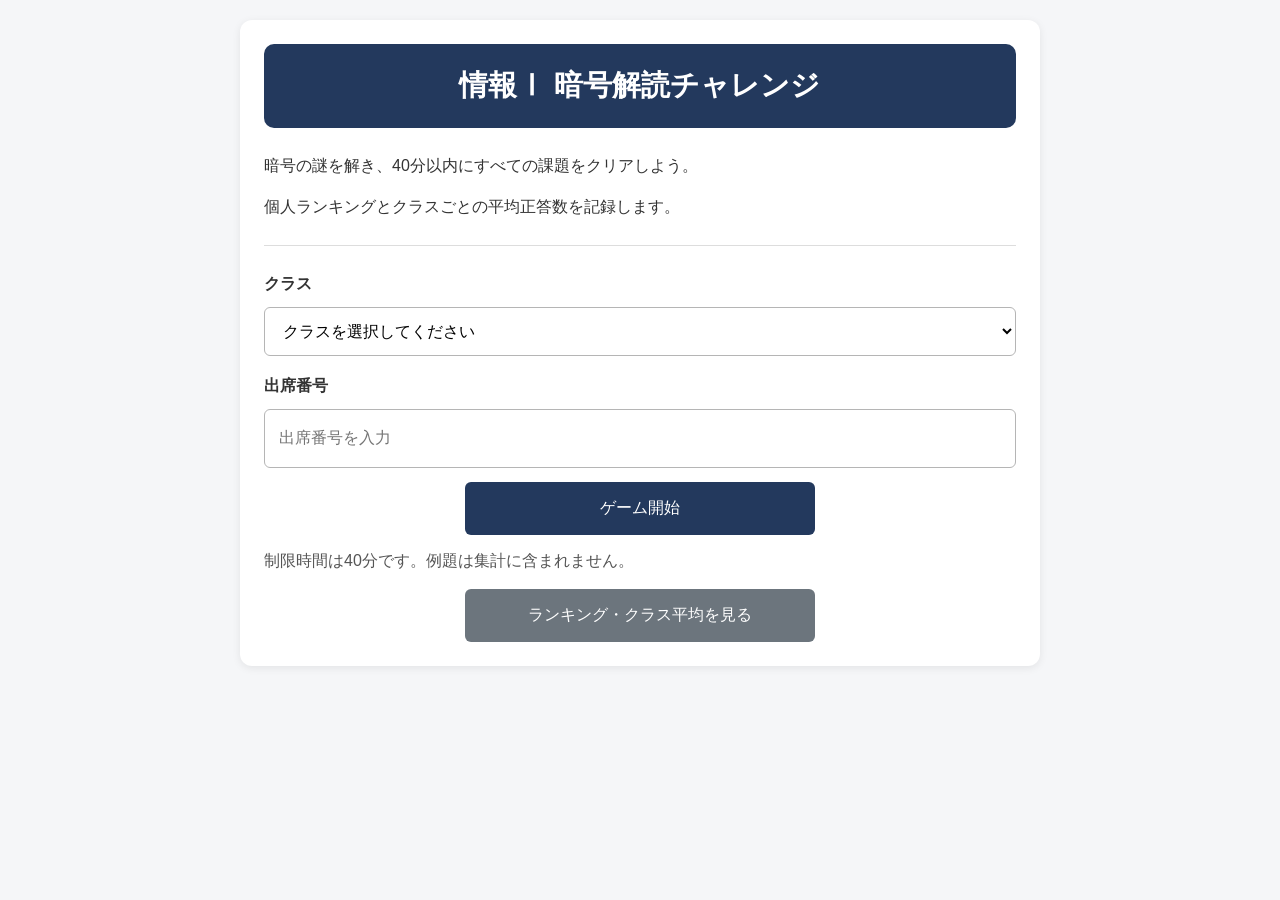
==== challenge.html @ c0ade21e "Create cipher challenge game Co-authored-by: Copilot <223556219+Copilot@users.noreply.github.com>" ====
<!DOCTYPE html>
<html lang="ja">
<head>
<meta charset="UTF-8">
<meta name="viewport" content="width=device-width, initial-scale=1">
<title>暗号解読 | 情報Ⅰ 暗号解読チャレンジ</title>
<link rel="stylesheet" href="css/style.css">
</head>
<body>
<main class="container">
    <section class="page-card">
        <h1 id="challengeTitle">暗号解読課題</h1>
        <div id="timer" class="timer"></div>
        <div id="question" class="question-box"></div>
        <form id="answerForm">
            <label for="answer">答え</label>
            <input id="answer" autocomplete="off" placeholder="答えを入力">
            <button id="answerButton" type="submit">回答する</button>
        </form>
        <p id="answerStatus" class="notice" role="status" aria-live="polite"></p>
        <h2>進行状況</h2>
        <div id="progressArea" class="progress-box"></div>
        <button class="back-btn" type="button" onclick="location.href='start.html'">課題一覧へ戻る</button>
    </section>
</main>
<script src="js/config.js"></script>
<script src="js/puzzles.js"></script>
<script src="js/common.js"></script>
<script>
if (Game.guardSession()) {
    Game.startTimer(document.getElementById("timer"));
    Game.renderProgress(document.getElementById("progressArea"));
    Game.renderChallenge();
}
</script>
</body>
</html>
---- css/style.css ----
* {
    box-sizing: border-box;
}

body {
    margin: 0;
    padding: 20px;
    color: #333;
    background: #f5f6f8;
    font-family: "Yu Gothic", "Hiragino Kaku Gothic ProN", Meiryo, sans-serif;
    line-height: 1.8;
}

.container {
    width: 100%;
    max-width: 800px;
    margin: 0 auto;
}

.page-card {
    padding: 24px;
    border-radius: 12px;
    background: #fff;
    box-shadow: 0 2px 8px rgb(0 0 0 / 8%);
}

h1 {
    margin-top: 0;
    padding: 16px;
    border-radius: 10px;
    color: #fff;
    background: #23395d;
    text-align: center;
    font-size: 1.8rem;
    font-weight: 600;
}

h2 {
    padding: 12px;
    border-radius: 8px;
    color: #fff;
    background: #344e72;
    text-align: center;
    font-size: 1.3rem;
    font-weight: 600;
}

p {
    margin: 12px 0;
}

hr {
    margin: 24px 0;
    border: 0;
    border-top: 1px solid #ddd;
}

label {
    display: block;
    margin-top: 16px;
    font-weight: bold;
}

input,
select {
    display: block;
    width: 100%;
    margin-top: 8px;
    padding: 14px;
    border: 1px solid #b5b5b5;
    border-radius: 6px;
    background: #fff;
    font: inherit;
    font-size: 16px;
}

input:focus,
select:focus {
    outline: none;
    border-color: #23395d;
    box-shadow: 0 0 0 3px rgb(35 57 93 / 15%);
}

button {
    display: block;
    width: 100%;
    max-width: 350px;
    margin: 14px auto 0;
    padding: 12px;
    border: 0;
    border-radius: 6px;
    color: #fff;
    background: #23395d;
    font: inherit;
    font-size: 16px;
    cursor: pointer;
    transition: background .2s;
}

button:hover {
    background: #1a2b45;
}

button:disabled {
    background: #888;
    cursor: not-allowed;
}

.back-btn {
    background: #6c757d;
}

.back-btn:hover {
    background: #5c636a;
}

.notice {
    color: #555;
}

.player-name {
    text-align: center;
    font-weight: bold;
}

.timer {
    margin-top: 15px;
    color: #495057;
    text-align: center;
    font-size: 1.2rem;
    font-weight: bold;
}

.button-grid {
    display: grid;
    grid-template-columns: repeat(auto-fit, minmax(210px, 1fr));
    gap: 10px;
}

.button-grid button {
    width: 100%;
    margin: 0;
}

.progress-box {
    padding: 12px;
    border: 1px solid #ddd;
    border-radius: 8px;
    background: #fafafa;
}

.progress-row {
    display: flex;
    justify-content: space-between;
    gap: 12px;
    padding: 6px 2px;
    border-bottom: 1px solid #e6e6e6;
}

.progress-row:last-of-type {
    border-bottom: 0;
}

.progress-total {
    margin-bottom: 0;
    font-weight: bold;
    text-align: right;
}

.solved {
    color: #28713b;
    font-weight: bold;
}

.question-box {
    min-height: 100px;
    margin: 20px 0;
    padding: 16px;
    border: 1px solid #ddd;
    border-radius: 8px;
    background: #fafafa;
    white-space: pre-wrap;
}

.result-summary {
    margin: 20px 0;
    padding: 12px 18px;
    border-radius: 8px;
    background: #f5f6f8;
}

.result-summary p {
    margin: 6px 0;
}

.table-scroll {
    overflow-x: auto;
}

table {
    width: 100%;
    margin: 16px 0 24px;
    border-collapse: collapse;
}

th,
td {
    padding: 10px;
    border: 1px solid #ddd;
    text-align: center;
    white-space: nowrap;
}

th {
    color: #fff;
    background: #23395d;
}

tr:nth-child(even) {
    background: #f5f6f8;
}

@media (max-width: 520px) {
    body {
        padding: 12px;
    }

    .page-card {
        padding: 16px;
    }
}
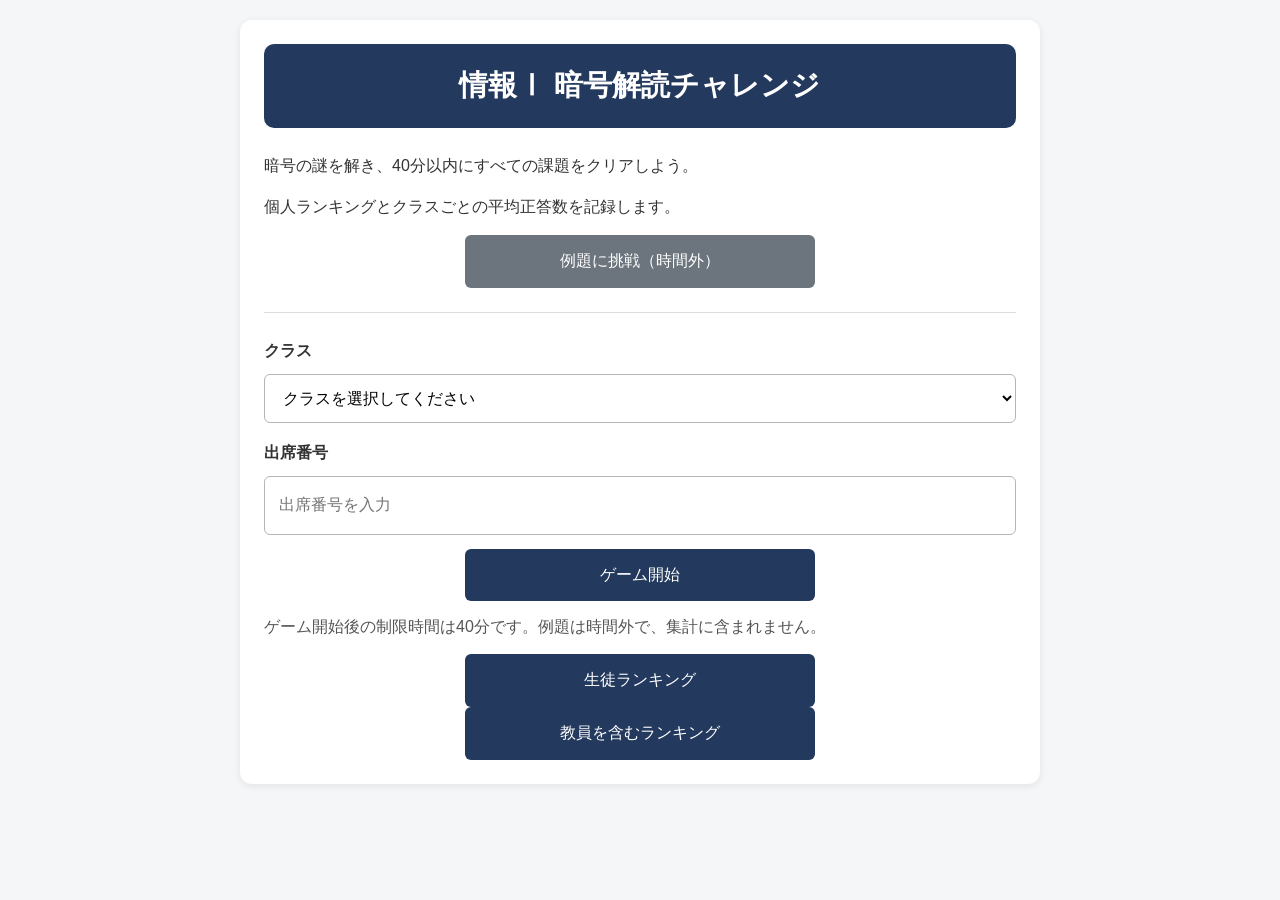
==== commit b2670032: "Add teacher participation and ranking views Co-authored-by: Copilot <223556219+Copilot@users.noreply" ====
--- a/challenge.html
+++ b/challenge.html
@@ -13,21 +13,33 @@
         <div id="timer" class="timer"></div>
         <div id="question" class="question-box"></div>
         <form id="answerForm">
-            <label for="answer">答え</label>
-            <input id="answer" autocomplete="off" placeholder="答えを入力">
+            <div id="answerFields"></div>
             <button id="answerButton" type="submit">回答する</button>
         </form>
         <p id="answerStatus" class="notice" role="status" aria-live="polite"></p>
-        <h2>進行状況</h2>
-        <div id="progressArea" class="progress-box"></div>
-        <button class="back-btn" type="button" onclick="location.href='start.html'">課題一覧へ戻る</button>
+        <section id="progressSection">
+            <h2>進行状況</h2>
+            <div id="progressArea" class="progress-box"></div>
+        </section>
+        <button id="challengeBackButton" class="back-btn" type="button">課題一覧へ戻る</button>
     </section>
 </main>
 <script src="js/config.js"></script>
 <script src="js/puzzles.js"></script>
 <script src="js/common.js"></script>
 <script>
-if (Game.guardSession()) {
+const challengeParams = new URLSearchParams(location.search);
+const isPracticeExample =
+    challengeParams.get("id") === "example" &&
+    challengeParams.get("practice") === "true";
+document.getElementById("challengeBackButton").addEventListener("click", () => {
+    location.href = isPracticeExample ? "index.html" : "start.html";
+});
+if (isPracticeExample) {
+    document.getElementById("timer").hidden = true;
+    document.getElementById("progressSection").hidden = true;
+    Game.renderChallenge();
+} else if (Game.guardSession()) {
     Game.startTimer(document.getElementById("timer"));
     Game.renderProgress(document.getElementById("progressArea"));
     Game.renderChallenge();
--- a/css/style.css
+++ b/css/style.css
@@ -17,6 +17,10 @@
     margin: 0 auto;
 }
 
+.ranking-container {
+    max-width: 1200px;
+}
+
 .page-card {
     padding: 24px;
     border-radius: 12px;
@@ -97,7 +101,23 @@
     transition: background .2s;
 }
 
-button:hover {
+.button-link {
+    display: block;
+    width: 100%;
+    max-width: 350px;
+    margin: 0 auto;
+    padding: 12px;
+    border-radius: 6px;
+    color: #fff;
+    background: #23395d;
+    text-align: center;
+    text-decoration: none;
+    font-size: 16px;
+    transition: background .2s;
+}
+
+button:hover,
+.button-link:hover {
     background: #1a2b45;
 }
 
@@ -116,6 +136,26 @@
 
 .notice {
     color: #555;
+}
+
+.social-note {
+    margin: 20px 0;
+    padding: 14px 18px;
+    border-left: 6px solid #d59b24;
+    border-radius: 6px;
+    background: #fff6df;
+    color: #49360d;
+    font-size: 1.1rem;
+    font-weight: 600;
+    text-align: center;
+}
+
+.social-note p {
+    margin: 4px 0;
+}
+
+.social-note-emphasis {
+    font-size: 1.2rem;
 }
 
 .player-name {
@@ -137,7 +177,8 @@
     gap: 10px;
 }
 
-.button-grid button {
+.button-grid button,
+.button-grid .button-link {
     width: 100%;
     margin: 0;
 }
@@ -182,6 +223,37 @@
     white-space: pre-wrap;
 }
 
+.question-separator {
+    margin: 16px 0;
+    border: 0;
+    border-top: 1px solid #d5d9de;
+}
+
+.question-image {
+    display: block;
+    max-width: 100%;
+    height: auto;
+    margin: 16px auto 0;
+}
+
+.question-text-frame {
+    display: block;
+    width: 100%;
+    height: 300px;
+    margin-top: 16px;
+    border: 1px solid #ddd;
+    background: #fff;
+}
+
+.question-download {
+    display: inline-block;
+    margin-top: 12px;
+}
+
+.answer-rule {
+    margin: 16px 0 0;
+}
+
 .result-summary {
     margin: 20px 0;
     padding: 12px 18px;
